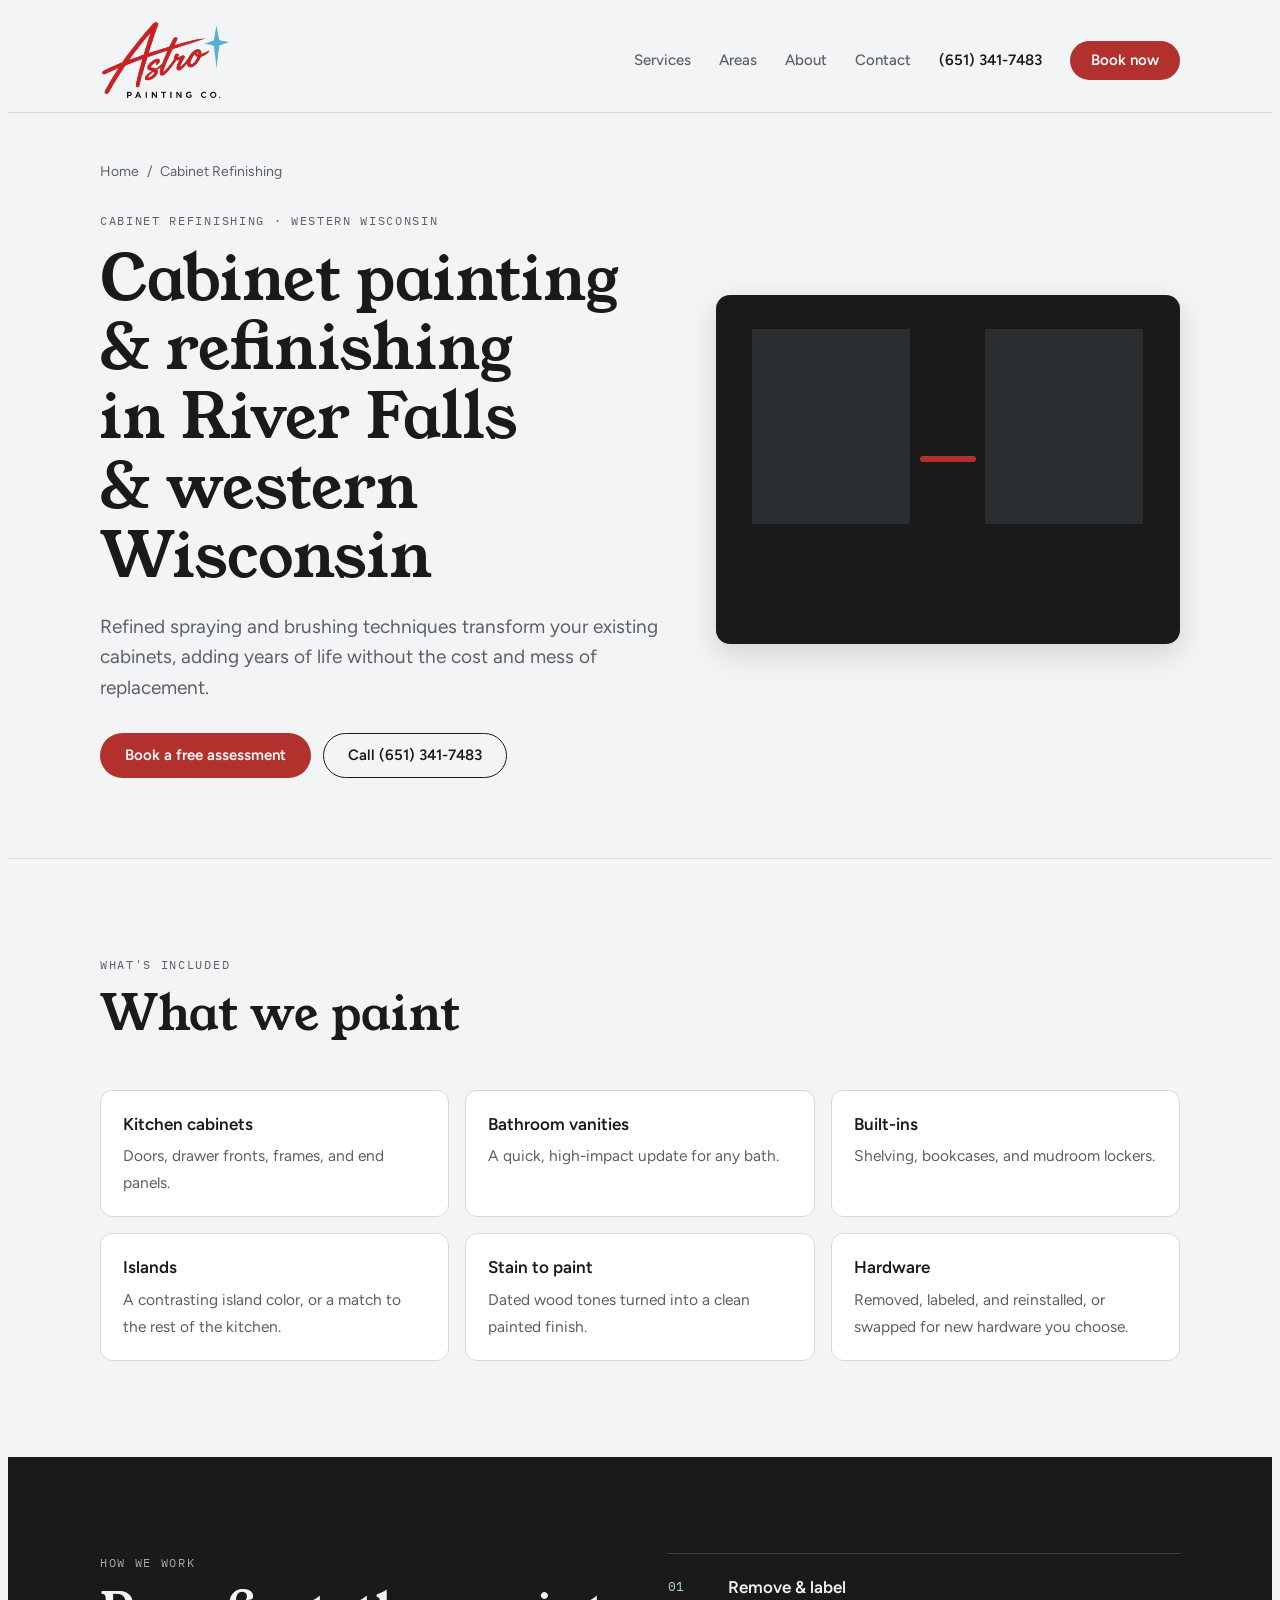
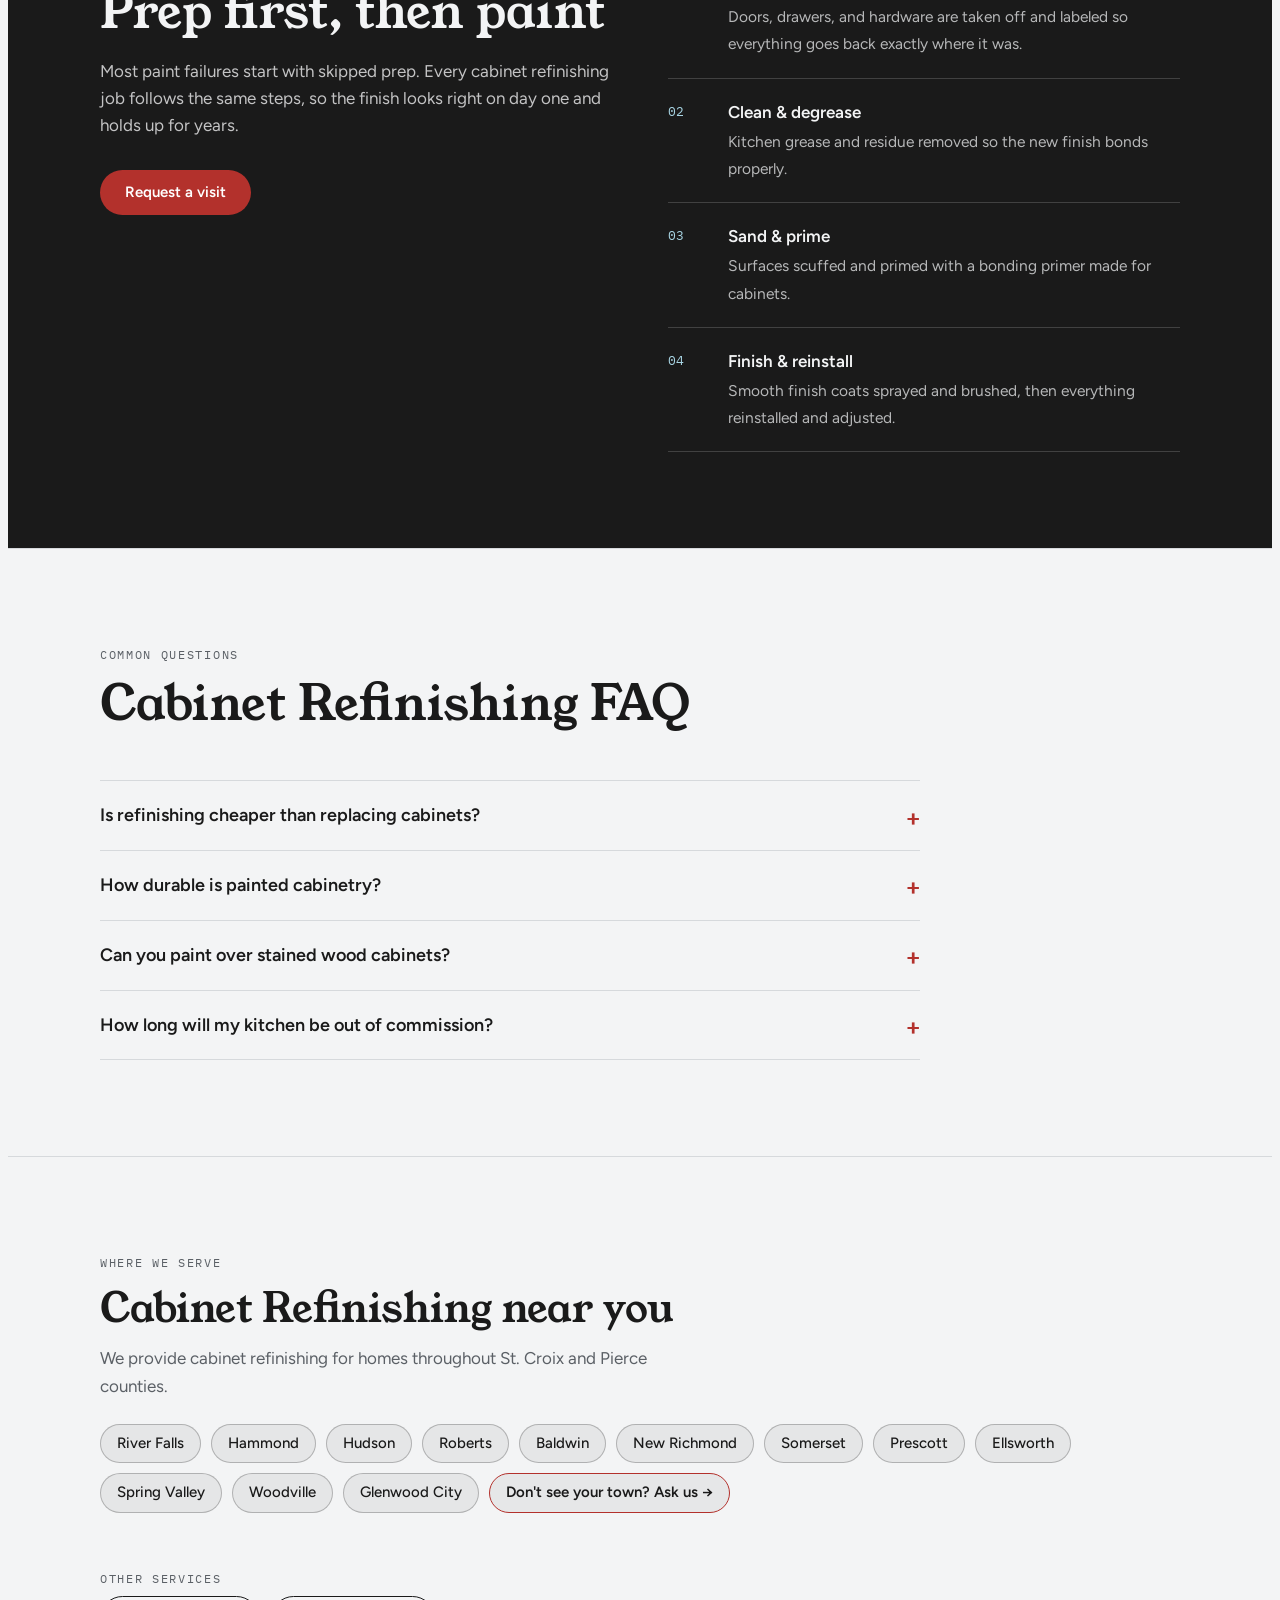
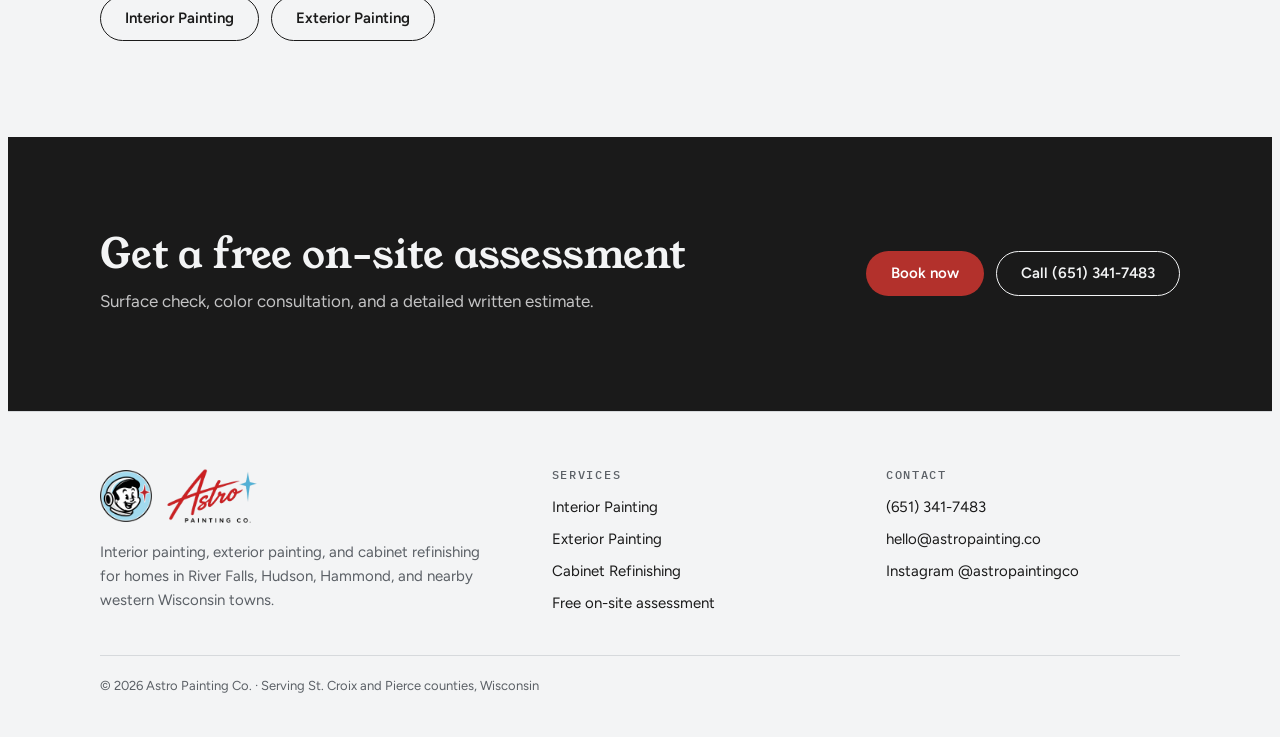
==== cabinet-refinishing/index.html @ c0c9f357 "Local SEO: service pages, service area, FAQ, phone, structured data - Homepage: location in title/de" ====
<!doctype html>
<html lang="en">
<head>
<meta charset="utf-8">
<meta name="viewport" content="width=device-width, initial-scale=1">
<title>Cabinet Painting &amp; Refinishing in River Falls, WI | Astro Painting Co.</title>
<meta name="description" content="Kitchen and bathroom cabinet painting and refinishing in River Falls, Hudson, Hammond, and nearby Wisconsin towns. A fresh look without the cost of replacement. Call (651) 341-7483.">
<link rel="canonical" href="https://www.astropainting.co/cabinet-refinishing/">
<meta property="og:type" content="website">
<meta property="og:site_name" content="Astro Painting Co.">
<meta property="og:title" content="Cabinet Painting &amp; Refinishing in River Falls, WI | Astro Painting Co.">
<meta property="og:description" content="Kitchen and bathroom cabinet painting and refinishing in River Falls, Hudson, Hammond, and nearby Wisconsin towns. A fresh look without the cost of replacement. Call (651) 341-7483.">
<meta property="og:url" content="https://www.astropainting.co/cabinet-refinishing/">
<meta property="og:image" content="https://www.astropainting.co/images/og-image.png">
<meta property="og:image:width" content="1200">
<meta property="og:image:height" content="630">
<meta name="twitter:card" content="summary_large_image">
<meta name="theme-color" content="#1A1A1A">
<link rel="icon" type="image/png" sizes="32x32" href="/images/favicon-32.png">
<link rel="icon" type="image/png" sizes="512x512" href="/images/mascot.png">
<link rel="apple-touch-icon" href="/images/apple-touch-icon.png">
<link rel="preconnect" href="https://fonts.googleapis.com">
<link rel="preconnect" href="https://fonts.gstatic.com" crossorigin>
<link rel="stylesheet" href="https://fonts.googleapis.com/css2?family=Young+Serif&family=Figtree:wght@400;500;600&family=IBM+Plex+Mono:wght@400;500&display=swap">
<link rel="stylesheet" href="/css/site.css">
<script type="application/ld+json">
[
  {
    "@context": "https://schema.org",
    "@type": "Service",
    "name": "Cabinet Refinishing",
    "serviceType": "Cabinet Refinishing",
    "url": "https://www.astropainting.co/cabinet-refinishing/",
    "description": "Refined spraying and brushing techniques transform your existing cabinets, adding years of life without the cost and mess of replacement.",
    "provider": {
      "@type": "HousePainter",
      "@id": "https://www.astropainting.co/#business",
      "name": "Astro Painting Co.",
      "telephone": "+1-651-341-7483",
      "url": "https://www.astropainting.co/"
    },
    "areaServed": [
      {
        "@type": "City",
        "name": "River Falls, WI"
      },
      {
        "@type": "City",
        "name": "Hammond, WI"
      },
      {
        "@type": "City",
        "name": "Hudson, WI"
      },
      {
        "@type": "City",
        "name": "Roberts, WI"
      },
      {
        "@type": "City",
        "name": "Baldwin, WI"
      },
      {
        "@type": "City",
        "name": "New Richmond, WI"
      },
      {
        "@type": "City",
        "name": "Somerset, WI"
      },
      {
        "@type": "City",
        "name": "Prescott, WI"
      },
      {
        "@type": "City",
        "name": "Ellsworth, WI"
      },
      {
        "@type": "City",
        "name": "Spring Valley, WI"
      },
      {
        "@type": "City",
        "name": "Woodville, WI"
      },
      {
        "@type": "City",
        "name": "Glenwood City, WI"
      }
    ]
  },
  {
    "@context": "https://schema.org",
    "@type": "BreadcrumbList",
    "itemListElement": [
      {
        "@type": "ListItem",
        "position": 1,
        "name": "Home",
        "item": "https://www.astropainting.co/"
      },
      {
        "@type": "ListItem",
        "position": 2,
        "name": "Cabinet Refinishing",
        "item": "https://www.astropainting.co/cabinet-refinishing/"
      }
    ]
  }
]
</script>
</head>
<body>
<header>
  <div class="wrap">
    <a class="logo" href="/"><picture><source srcset="/images/astro-logo-dark.png" media="(prefers-color-scheme: dark)"><img class="logo-img" src="/images/astro-logo.png" width="491" height="300" alt="Astro Painting Co. home"></picture></a>
    <nav aria-label="Main">
      <a class="link" href="/#services">Services</a>
      <a class="link" href="/#areas">Areas</a>
      <a class="link" href="/#about">About</a>
      <a class="link" href="/#contact">Contact</a>
      <a class="phone" href="tel:+16513417483">(651) 341-7483</a>
      <a class="btn btn-primary" href="/#book">Book now</a>
    </nav>
  </div>
</header>

<main id="top">
  <section class="page-hero">
    <div class="wrap">
      <div>
        <nav class="crumbs" aria-label="Breadcrumb"><a href="/">Home</a><span aria-hidden="true">/</span><span aria-current="page">Cabinet Refinishing</span></nav>
        <div class="eyebrow">Cabinet Refinishing · Western Wisconsin</div>
        <h1>Cabinet painting &amp; refinishing in River Falls &amp; western Wisconsin</h1>
        <p class="lede">Refined spraying and brushing techniques transform your existing cabinets, adding years of life without the cost and mess of replacement.</p>
        <div class="actions">
          <a class="btn btn-primary" href="/#contact">Book a free assessment</a>
          <a class="btn btn-ghost" href="tel:+16513417483">Call (651) 341-7483</a>
        </div>
      </div>
      <div class="art art-cabinet" role="img" aria-label="Refinished cabinet doors"></div>
    </div>
  </section>

  <section class="services">
    <div class="wrap">
      <div class="sec-head">
        <div class="eyebrow">What's included</div>
        <h2>What we paint</h2>
      </div>
      <ul class="incl"><li><b>Kitchen cabinets</b><span>Doors, drawer fronts, frames, and end panels.</span></li><li><b>Bathroom vanities</b><span>A quick, high-impact update for any bath.</span></li><li><b>Built-ins</b><span>Shelving, bookcases, and mudroom lockers.</span></li><li><b>Islands</b><span>A contrasting island color, or a match to the rest of the kitchen.</span></li><li><b>Stain to paint</b><span>Dated wood tones turned into a clean painted finish.</span></li><li><b>Hardware</b><span>Removed, labeled, and reinstalled, or swapped for new hardware you choose.</span></li></ul>
    </div>
  </section>

  <section class="band">
    <div class="wrap">
      <div>
        <div class="eyebrow">How we work</div>
        <h2 style="margin-top:14px">Prep first, then paint</h2>
        <p class="lead">Most paint failures start with skipped prep. Every cabinet refinishing job follows the same steps, so the finish looks right on day one and holds up for years.</p>
        <div class="actions"><a class="btn btn-primary" href="/#contact">Request a visit</a></div>
      </div>
      <ol class="steps"><li><span class="n">01</span><div><b>Remove &amp; label</b><span class="d">Doors, drawers, and hardware are taken off and labeled so everything goes back exactly where it was.</span></div></li><li><span class="n">02</span><div><b>Clean &amp; degrease</b><span class="d">Kitchen grease and residue removed so the new finish bonds properly.</span></div></li><li><span class="n">03</span><div><b>Sand &amp; prime</b><span class="d">Surfaces scuffed and primed with a bonding primer made for cabinets.</span></div></li><li><span class="n">04</span><div><b>Finish &amp; reinstall</b><span class="d">Smooth finish coats sprayed and brushed, then everything reinstalled and adjusted.</span></div></li></ol>
    </div>
  </section>

  <section class="faq">
    <div class="wrap">
      <div class="sec-head">
        <div class="eyebrow">Common questions</div>
        <h2>Cabinet Refinishing FAQ</h2>
      </div>
      <div class="faq-list">
        <details><summary>Is refinishing cheaper than replacing cabinets?</summary><p>Usually by a wide margin. If your cabinet boxes are solid and you like the layout, refinishing gives you a new look for a fraction of the cost of new cabinets.</p></details>
        <details><summary>How durable is painted cabinetry?</summary><p>Durability comes down to prep. Thorough degreasing, sanding, and a bonding primer under quality cabinet-grade paint give a hard, washable finish.</p></details>
        <details><summary>Can you paint over stained wood cabinets?</summary><p>Yes. With proper cleaning, sanding, and primer, stained cabinets take paint well. It's one of the most common updates we do.</p></details>
        <details><summary>How long will my kitchen be out of commission?</summary><p>It depends on the number of doors and drawers and the finish you choose. Your written estimate includes the timeline, and we'll plan the work to keep as much of your kitchen usable as possible.</p></details>
      </div>
    </div>
  </section>

  <section class="areas-light">
    <div class="wrap">
      <div class="eyebrow">Where we serve</div>
      <h2 style="margin-top:14px">Cabinet Refinishing near you</h2>
      <p>We provide cabinet refinishing for homes throughout St. Croix and Pierce counties.</p>
      <ul class="towns"><li><span class="town">River Falls</span></li><li><span class="town">Hammond</span></li><li><span class="town">Hudson</span></li><li><span class="town">Roberts</span></li><li><span class="town">Baldwin</span></li><li><span class="town">New Richmond</span></li><li><span class="town">Somerset</span></li><li><span class="town">Prescott</span></li><li><span class="town">Ellsworth</span></li><li><span class="town">Spring Valley</span></li><li><span class="town">Woodville</span></li><li><span class="town">Glenwood City</span></li><li><a class="town town-ask" href="/#contact">Don't see your town? Ask us →</a></li></ul>
      <div class="sec-head" style="margin:56px 0 0"><div class="eyebrow">Other services</div></div>
      <div class="other-svc"><a class="btn btn-ghost" href="/interior-painting/">Interior Painting</a><a class="btn btn-ghost" href="/exterior-painting/">Exterior Painting</a></div>
    </div>
  </section>

  <section class="band cta">
    <div class="wrap">
      <div>
        <h2>Get a free on-site assessment</h2>
        <p>Surface check, color consultation, and a detailed written estimate.</p>
      </div>
      <div class="actions"><a class="btn btn-primary" href="/#contact">Book now</a><a class="btn btn-ghost" href="tel:+16513417483">Call (651) 341-7483</a></div>
    </div>
  </section>
</main>

<footer>
  <div class="wrap foot-grid">
    <div class="foot-brand">
      <a class="logo" href="/"><img class="footer-mascot" src="/images/mascot.png" width="512" height="512" alt=""><picture><source srcset="/images/astro-logo-dark.png" media="(prefers-color-scheme: dark)"><img class="footer-word" src="/images/astro-logo.png" width="491" height="300" alt="Astro Painting Co. home"></picture></a>
      <p>Interior painting, exterior painting, and cabinet refinishing for homes in River Falls, Hudson, Hammond, and nearby western Wisconsin towns.</p>
    </div>
    <div>
      <h3>Services</h3>
      <ul>
        <li><a href="/interior-painting/">Interior Painting</a></li>
        <li><a href="/exterior-painting/">Exterior Painting</a></li>
        <li><a href="/cabinet-refinishing/">Cabinet Refinishing</a></li>
        <li><a href="/#book">Free on-site assessment</a></li>
      </ul>
    </div>
    <div>
      <h3>Contact</h3>
      <ul>
        <li><a href="tel:+16513417483">(651) 341-7483</a></li>
        <li><a href="mailto:hello@astropainting.co">hello@astropainting.co</a></li>
        <li><a href="https://www.instagram.com/astropaintingco/" target="_blank" rel="noopener">Instagram @astropaintingco</a></li>
      </ul>
    </div>
  </div>
  <div class="wrap"><div class="foot-bottom">© 2026 Astro Painting Co. · Serving St. Croix and Pierce counties, Wisconsin</div></div>
</footer>
</body>
</html>
---- css/site.css ----
/* Layout: one long scroll in calm bands; the hero pairs a big serif headline with a fanned deck of paint chips. */
/* Brand: Black #1A1A1A, Red #B3312C, Silver #C9CDD1, Baby Blue #A9D6E5 */
:root {
  --paper: #F3F4F5;
  --surface: #FFFFFF;
  --ink: #1A1A1A;
  --muted: #5B6066;
  --line: #D6D9DC;
  --accent: #B3312C;
  --accent-ink: #FFFFFF;
  --highlight: #B3312C;
  --band: #1A1A1A;
  --band-ink: #F3F4F5;
  --band-accent: #A9D6E5;
  --chip-a: #1A1A1A; --chip-b: #A9D6E5; --chip-c: #C9CDD1; --chip-d: #B3312C; --chip-e: #2B2E31;
  --display: "Young Serif", Georgia, "Times New Roman", serif;
  --body: "Figtree", system-ui, -apple-system, "Segoe UI", sans-serif;
  --mono: "IBM Plex Mono", ui-monospace, Menlo, monospace;
}
@media (prefers-color-scheme: dark) { :root:not([data-theme="light"]) {
  --paper: #1A1A1A; --surface: #232527; --ink: #EEF0F1; --muted: #A9AEB3; --line: #34373A;
  --accent: #B3312C; --accent-ink: #FFFFFF; --highlight: #A9D6E5; --band: #111213; --band-ink: #EEF0F1; --band-accent: #A9D6E5; color-scheme: dark;
}}
:root[data-theme="dark"] {
  --paper: #1A1A1A; --surface: #232527; --ink: #EEF0F1; --muted: #A9AEB3; --line: #34373A;
  --accent: #B3312C; --accent-ink: #FFFFFF; --highlight: #A9D6E5; --band: #111213; --band-ink: #EEF0F1; --band-accent: #A9D6E5; color-scheme: dark;
}

* { box-sizing: border-box; }
html { scroll-behavior: smooth; }
@media (prefers-reduced-motion: reduce) { html { scroll-behavior: auto; } * { animation: none !important; transition: none !important; } }
body { background: var(--paper); color: var(--ink); font-family: var(--body); font-size: 17px; line-height: 1.6; }
body::before { content: ""; position: fixed; inset: 0 0 auto; height: env(safe-area-inset-top, 0px); z-index: 10; background: var(--paper); }

.wrap { max-width: 1120px; margin: 0 auto; padding-left: max(20px, env(safe-area-inset-left, 0px)); padding-right: max(20px, env(safe-area-inset-right, 0px)); }
h1, h2, h3 { font-family: var(--display); font-weight: 400; line-height: 1.12; text-wrap: balance; margin: 0; }
p { margin: 0; }
a { color: inherit; }
:focus-visible { outline: 2px solid var(--accent); outline-offset: 3px; border-radius: 4px; }
.eyebrow { font-family: var(--mono); font-size: 12px; letter-spacing: .14em; text-transform: uppercase; color: var(--muted); }

.btn { display: inline-flex; align-items: center; gap: 8px; padding: 14px 24px; border-radius: 999px; font: 600 15px/1 var(--body); text-decoration: none; border: 1.5px solid transparent; cursor: pointer; transition: transform .2s, background .2s; }
.btn-primary { background: var(--accent); color: var(--accent-ink); }
.btn-primary:hover { transform: translateY(-2px); }
.btn-ghost { border-color: currentColor; background: transparent; color: inherit; }
.btn-ghost:hover { background: color-mix(in srgb, currentColor 8%, transparent); }

/* Header */
header { position: sticky; top: env(safe-area-inset-top, 0px); z-index: 5; background: color-mix(in srgb, var(--paper) 90%, transparent); backdrop-filter: blur(10px); border-bottom: 1px solid var(--line); }
header .wrap { display: flex; align-items: center; justify-content: space-between; gap: 16px; padding-block: 12px; }
.logo-img { display: block; height: 80px; width: auto; }
@media (max-width: 680px) { .logo-img { height: 60px; } }
.logo { font-family: var(--display); font-size: 22px; text-decoration: none; display: flex; align-items: center; gap: 10px; }
nav { display: flex; align-items: center; gap: 28px; }
nav a.link { text-decoration: none; font-weight: 500; font-size: 15px; color: var(--muted); }
nav a.link:hover { color: var(--ink); }
nav .btn { padding: 11px 20px; }
@media (max-width: 680px) { nav a.link { display: none; } }

/* Hero */
.hero .wrap { display: grid; grid-template-columns: 1.15fr .85fr; gap: 48px; align-items: center; padding-block: 72px 88px; }
.hero h1 { font-size: clamp(42px, 6.4vw, 80px); letter-spacing: -.01em; margin-top: 14px; }
.hero h1 em { font-style: normal; color: var(--highlight); }
.hero p.lede { font-size: 19px; color: var(--muted); max-width: 32em; margin-top: 22px; }
.hero .actions { display: flex; flex-wrap: wrap; gap: 12px; margin-top: 32px; }
.fan { position: relative; height: 360px; max-width: 100%; }
.chip { position: absolute; left: 50%; bottom: 0; width: 150px; height: 300px; margin-left: -75px; border-radius: 10px; background: var(--surface); box-shadow: 0 10px 30px rgba(10,15,25,.14); transform-origin: 50% 92%; overflow: hidden; display: flex; flex-direction: column; animation: fanIn .9s cubic-bezier(.2,.8,.2,1) both; }
.chip .swatch { flex: 1; }
.chip .label { padding: 10px 12px 14px; font-family: var(--mono); font-size: 10.5px; letter-spacing: .04em; color: #18212E; background: #FFFFFF; line-height: 1.45; }
.chip .label b { display: block; font-family: var(--body); font-size: 13px; letter-spacing: 0; font-weight: 600; }
.chip:nth-child(1) { transform: rotate(-30deg); animation-delay: .05s; } .chip:nth-child(1) .swatch { background: #1A1A1A; }
.chip:nth-child(2) { transform: rotate(-15deg); animation-delay: .12s; } .chip:nth-child(2) .swatch { background: var(--chip-b); }
.chip:nth-child(3) { transform: rotate(0deg);   animation-delay: .19s; } .chip:nth-child(3) .swatch { background: #FFFFFF; box-shadow: inset 0 -1px 0 #E3E5E7; }
.chip:nth-child(4) { transform: rotate(15deg);  animation-delay: .26s; } .chip:nth-child(4) .swatch { background: #C9CDD1; }
.chip:nth-child(5) { transform: rotate(30deg);  animation-delay: .33s; } .chip:nth-child(5) .swatch { background: #B3312C; }
.chip:nth-child(2) .swatch { background: #A9D6E5; }
@keyframes fanIn { from { transform: rotate(0deg); } }
@media (max-width: 820px) {
  .hero .wrap { grid-template-columns: 1fr; padding-block: 48px 64px; gap: 24px; }
  .fan { height: 280px; } .chip { width: 116px; height: 232px; margin-left: -58px; }
}

/* Sections */
section { padding-block: 96px; }
.sec-head { display: grid; gap: 14px; max-width: 40em; margin-bottom: 48px; }
.sec-head h2 { font-size: clamp(32px, 4.2vw, 48px); }
.sec-head p { color: var(--muted); }

.services { border-top: 1px solid var(--line); }
.svc-grid { display: grid; grid-template-columns: repeat(3, 1fr); gap: 24px; }
.svc { background: var(--surface); border: 1px solid var(--line); border-radius: 14px; overflow: hidden; display: flex; flex-direction: column; }
.svc .art { aspect-ratio: 16 / 10; max-width: 100%; position: relative; }
.svc .body { padding: 26px; display: flex; flex-direction: column; gap: 12px; flex: 1; }
.svc h3 { font-size: 26px; }
.svc p { color: var(--muted); flex: 1; }
.svc .spec { font-family: var(--mono); font-size: 11.5px; letter-spacing: .08em; text-transform: uppercase; color: var(--muted); padding-top: 14px; border-top: 1px dashed var(--line); }
.svc a.more { font-weight: 600; text-decoration: none; display: inline-flex; gap: 6px; align-items: center; }
.svc a.more span { transition: transform .2s; } .svc a.more:hover span { transform: translateX(4px); }
/* painted textures standing in for project photos */
.art-interior { background: linear-gradient(90deg, #A9D6E5 0 62%, #C9CDD1 62% 100%); }
.art-interior::after { content: ""; position: absolute; left: 62%; top: 0; bottom: 0; width: 3px; background: var(--surface); opacity: .7; }
.art-exterior { background: repeating-linear-gradient(180deg, #C9CDD1 0 18px, #A4A9AE 18px 20px); }
.art-cabinet { background:
  linear-gradient(#2B2E31, #2B2E31) 12% 22% / 34% 56% no-repeat,
  linear-gradient(#2B2E31, #2B2E31) 88% 22% / 34% 56% no-repeat,
  #1A1A1A; }
.art-cabinet::after { content: ""; position: absolute; top: 46%; left: 44%; width: 12%; height: 6px; border-radius: 3px; background: #B3312C; }
@media (max-width: 900px) { .svc-grid { grid-template-columns: 1fr; max-width: 560px; } }

/* Assessment band */
.band { background: var(--band); color: var(--band-ink); }
.band .wrap { display: grid; grid-template-columns: 1fr 1fr; gap: 56px; align-items: start; }
.band h2 { font-size: clamp(32px, 4.2vw, 48px); }
.band .eyebrow { color: color-mix(in srgb, var(--band-ink) 65%, transparent); }
.band p.lead { color: color-mix(in srgb, var(--band-ink) 78%, transparent); margin-top: 18px; max-width: 30em; }
.band .actions { margin-top: 30px; display: flex; gap: 12px; flex-wrap: wrap; }
.steps { list-style: none; margin: 0; padding: 0; display: grid; gap: 0; }
.steps li { display: grid; grid-template-columns: 44px 1fr; gap: 16px; padding-block: 20px; border-top: 1px solid color-mix(in srgb, var(--band-ink) 18%, transparent); }
.steps li:last-child { border-bottom: 1px solid color-mix(in srgb, var(--band-ink) 18%, transparent); }
.steps .n { font-family: var(--mono); font-size: 13px; color: var(--band-accent); padding-top: 3px; }
.steps b { display: block; font-weight: 600; margin-bottom: 2px; }
.steps span.d { color: color-mix(in srgb, var(--band-ink) 72%, transparent); font-size: 15.5px; }
@media (max-width: 820px) { .band .wrap { grid-template-columns: 1fr; gap: 40px; } }

/* About */
.about .wrap { display: grid; grid-template-columns: .9fr 1.1fr; gap: 56px; align-items: center; }
.about h2 { font-size: clamp(32px, 4.2vw, 48px); margin-top: 14px; }
.about p { color: var(--muted); margin-top: 18px; max-width: 34em; }
.about .actions { margin-top: 28px; }
.pillars { display: grid; grid-template-columns: repeat(3, 1fr); gap: 16px; }
.pillar { border-top: 3px solid var(--accent); padding-top: 16px; }
.pillar b { font-family: var(--display); font-weight: 400; font-size: 22px; display: block; }
.pillar span { color: var(--muted); font-size: 15px; }
@media (max-width: 820px) { .about .wrap { grid-template-columns: 1fr; gap: 40px; } .pillars { grid-template-columns: 1fr; } }

/* Instagram */
.social { border-top: 1px solid var(--line); border-bottom: 1px solid var(--line); padding-block: 56px; }
.social .wrap { display: flex; flex-wrap: wrap; align-items: center; justify-content: space-between; gap: 20px; }
.social h2 { font-size: clamp(26px, 3.2vw, 36px); }

/* Contact */
.contact .wrap { display: grid; grid-template-columns: .85fr 1.15fr; gap: 56px; }
.contact h2 { font-size: clamp(32px, 4.2vw, 48px); margin-top: 14px; }
.contact p.lead { color: var(--muted); margin-top: 18px; max-width: 28em; }
form { background: var(--surface); border: 1px solid var(--line); border-radius: 14px; padding: 28px; display: grid; grid-template-columns: 1fr 1fr; gap: 18px; min-width: 0; }
.field { display: grid; gap: 6px; min-width: 0; }
.field.full { grid-column: 1 / -1; }
label { font-size: 14px; font-weight: 600; }
input, select, textarea { width: 100%; font: 16px/1.4 var(--body); color: var(--ink); background: var(--paper); border: 1px solid var(--line); border-radius: 8px; padding: 12px 14px; }
input:focus, select:focus, textarea:focus { outline: 2px solid var(--accent); outline-offset: 0; border-color: transparent; }
textarea { min-height: 120px; resize: vertical; }
form .btn { justify-self: start; }
.form-note { grid-column: 1 / -1; font-size: 14px; color: var(--muted); }
.form-note.ok { color: var(--ink); font-weight: 500; }
@media (max-width: 820px) { .contact .wrap { grid-template-columns: 1fr; gap: 32px; } }
@media (max-width: 520px) { form { grid-template-columns: 1fr; padding: 20px; } }

footer .logo { gap: 14px; }
.footer-mascot { display: block; width: 52px; height: 52px; }
.footer-word { display: block; height: 56px; width: auto; }

/* Header phone */
nav a.phone { text-decoration: none; font-weight: 600; font-size: 15px; color: var(--ink); white-space: nowrap; }
nav a.phone:hover { text-decoration: underline; }
@media (max-width: 960px) { nav a.phone { display: none; } }

/* Footer */
footer { border-top: 1px solid var(--line); padding-block: 56px 32px; color: var(--muted); font-size: 15px; }
.foot-grid { display: grid; grid-template-columns: 1.4fr 1fr 1fr; gap: 40px; }
.foot-brand p { margin-top: 16px; max-width: 26em; }
footer h3 { font-family: var(--mono); font-size: 12px; font-weight: 500; letter-spacing: .14em; text-transform: uppercase; color: var(--muted); margin-bottom: 14px; }
footer ul { list-style: none; margin: 0; padding: 0; display: grid; gap: 8px; }
footer ul a { text-decoration: none; color: var(--ink); }
footer ul a:hover { text-decoration: underline; }
.foot-bottom { margin-top: 40px; padding-top: 20px; border-top: 1px solid var(--line); font-size: 13px; }
@media (max-width: 760px) { .foot-grid { grid-template-columns: 1fr; gap: 28px; } }

/* Service area band */
.areas { background: var(--band); color: var(--band-ink); position: relative; overflow: hidden; }
.areas::before { content: ""; position: absolute; inset: 0; pointer-events: none; background: repeating-linear-gradient(115deg, transparent 0 46px, color-mix(in srgb, var(--accent) 24%, transparent) 46px 47px); }
.areas .wrap { position: relative; }
.areas .eyebrow { color: color-mix(in srgb, var(--band-ink) 65%, transparent); }
.areas h2 { font-size: clamp(32px, 4.2vw, 48px); margin-top: 14px; }
.areas h2 em { font-style: normal; color: var(--band-accent); display: block; }
.areas p.lead { color: color-mix(in srgb, var(--band-ink) 78%, transparent); margin-top: 18px; max-width: 36em; }
.towns { list-style: none; margin: 32px 0 0; padding: 0; display: flex; flex-wrap: wrap; gap: 10px; }
.town { display: inline-block; padding: 9px 16px; border-radius: 999px; font-weight: 500; font-size: 15px; line-height: 1.3; border: 1px solid color-mix(in srgb, currentColor 26%, transparent); background: color-mix(in srgb, currentColor 6%, transparent); }
a.town-ask { border-color: var(--accent); text-decoration: none; font-weight: 600; transition: background .2s; }
a.town-ask:hover { background: var(--accent); color: var(--accent-ink); }
.areas-light { border-top: 1px solid var(--line); }
.areas-light h2 { font-size: clamp(28px, 3.4vw, 40px); }
.areas-light p { color: var(--muted); margin-top: 14px; max-width: 36em; }
.areas-light .towns { margin-top: 24px; }

/* FAQ */
.faq { border-top: 1px solid var(--line); }
.faq-list { max-width: 820px; border-top: 1px solid var(--line); }
.faq-list details { border-bottom: 1px solid var(--line); }
.faq-list summary { cursor: pointer; list-style: none; display: flex; justify-content: space-between; align-items: center; gap: 16px; padding: 20px 0; font-weight: 600; font-size: 18px; }
.faq-list summary::-webkit-details-marker { display: none; }
.faq-list summary::after { content: "+"; font-family: var(--mono); font-size: 24px; line-height: 1; color: var(--accent); transition: transform .2s; flex: none; }
.faq-list details[open] summary::after { transform: rotate(45deg); }
.faq-list details p { color: var(--muted); padding-bottom: 22px; max-width: 44em; }

/* Contact details */
.contact-list { list-style: none; margin: 28px 0 0; padding: 0; display: grid; gap: 16px; }
.contact-list li { display: grid; gap: 2px; }
.contact-list a { font-size: 19px; font-weight: 600; text-decoration: none; }
.contact-list a:hover { text-decoration: underline; }

/* Service pages */
section.page-hero { padding-block: 0; }
.page-hero .wrap { display: grid; grid-template-columns: 1.1fr .9fr; gap: 48px; align-items: center; padding-block: 48px 80px; }
.crumbs { font-size: 14px; color: var(--muted); display: flex; flex-wrap: wrap; gap: 8px; margin-bottom: 28px; }
.crumbs a { text-decoration: none; } .crumbs a:hover { color: var(--ink); text-decoration: underline; }
.page-hero h1 { font-size: clamp(38px, 5.2vw, 62px); margin-top: 14px; }
.page-hero .lede { font-size: 19px; color: var(--muted); max-width: 32em; margin-top: 20px; }
.page-hero .actions { display: flex; flex-wrap: wrap; gap: 12px; margin-top: 30px; }
.page-hero .art { border-radius: 14px; aspect-ratio: 4 / 3; position: relative; box-shadow: 0 10px 30px rgba(10,15,25,.14); overflow: hidden; }
@media (max-width: 820px) { .page-hero .wrap { grid-template-columns: 1fr; padding-block: 32px 56px; gap: 32px; } }
.incl { list-style: none; margin: 0; padding: 0; display: grid; grid-template-columns: repeat(3, 1fr); gap: 16px; }
.incl li { background: var(--surface); border: 1px solid var(--line); border-radius: 12px; padding: 20px 22px; }
.incl b { display: block; font-weight: 600; margin-bottom: 4px; }
.incl span { color: var(--muted); font-size: 15.5px; }
@media (max-width: 900px) { .incl { grid-template-columns: 1fr 1fr; } }
@media (max-width: 560px) { .incl { grid-template-columns: 1fr; } }
.band.cta .wrap { display: flex; flex-wrap: wrap; align-items: center; justify-content: space-between; gap: 24px; }
.band.cta h2 { font-size: clamp(28px, 3.6vw, 40px); }
.band.cta p { color: color-mix(in srgb, var(--band-ink) 78%, transparent); margin-top: 10px; }
.band.cta .actions { margin-top: 0; }
.other-svc { display: flex; flex-wrap: wrap; gap: 12px; margin-top: 8px; }

/* 404 */
.notfound .wrap { padding-block: 40px; max-width: 760px; }
.notfound h1 { font-size: clamp(40px, 6vw, 72px); margin-top: 14px; }
.notfound p { color: var(--muted); margin-top: 18px; font-size: 19px; }
.notfound .actions { display: flex; flex-wrap: wrap; gap: 12px; margin-top: 30px; }
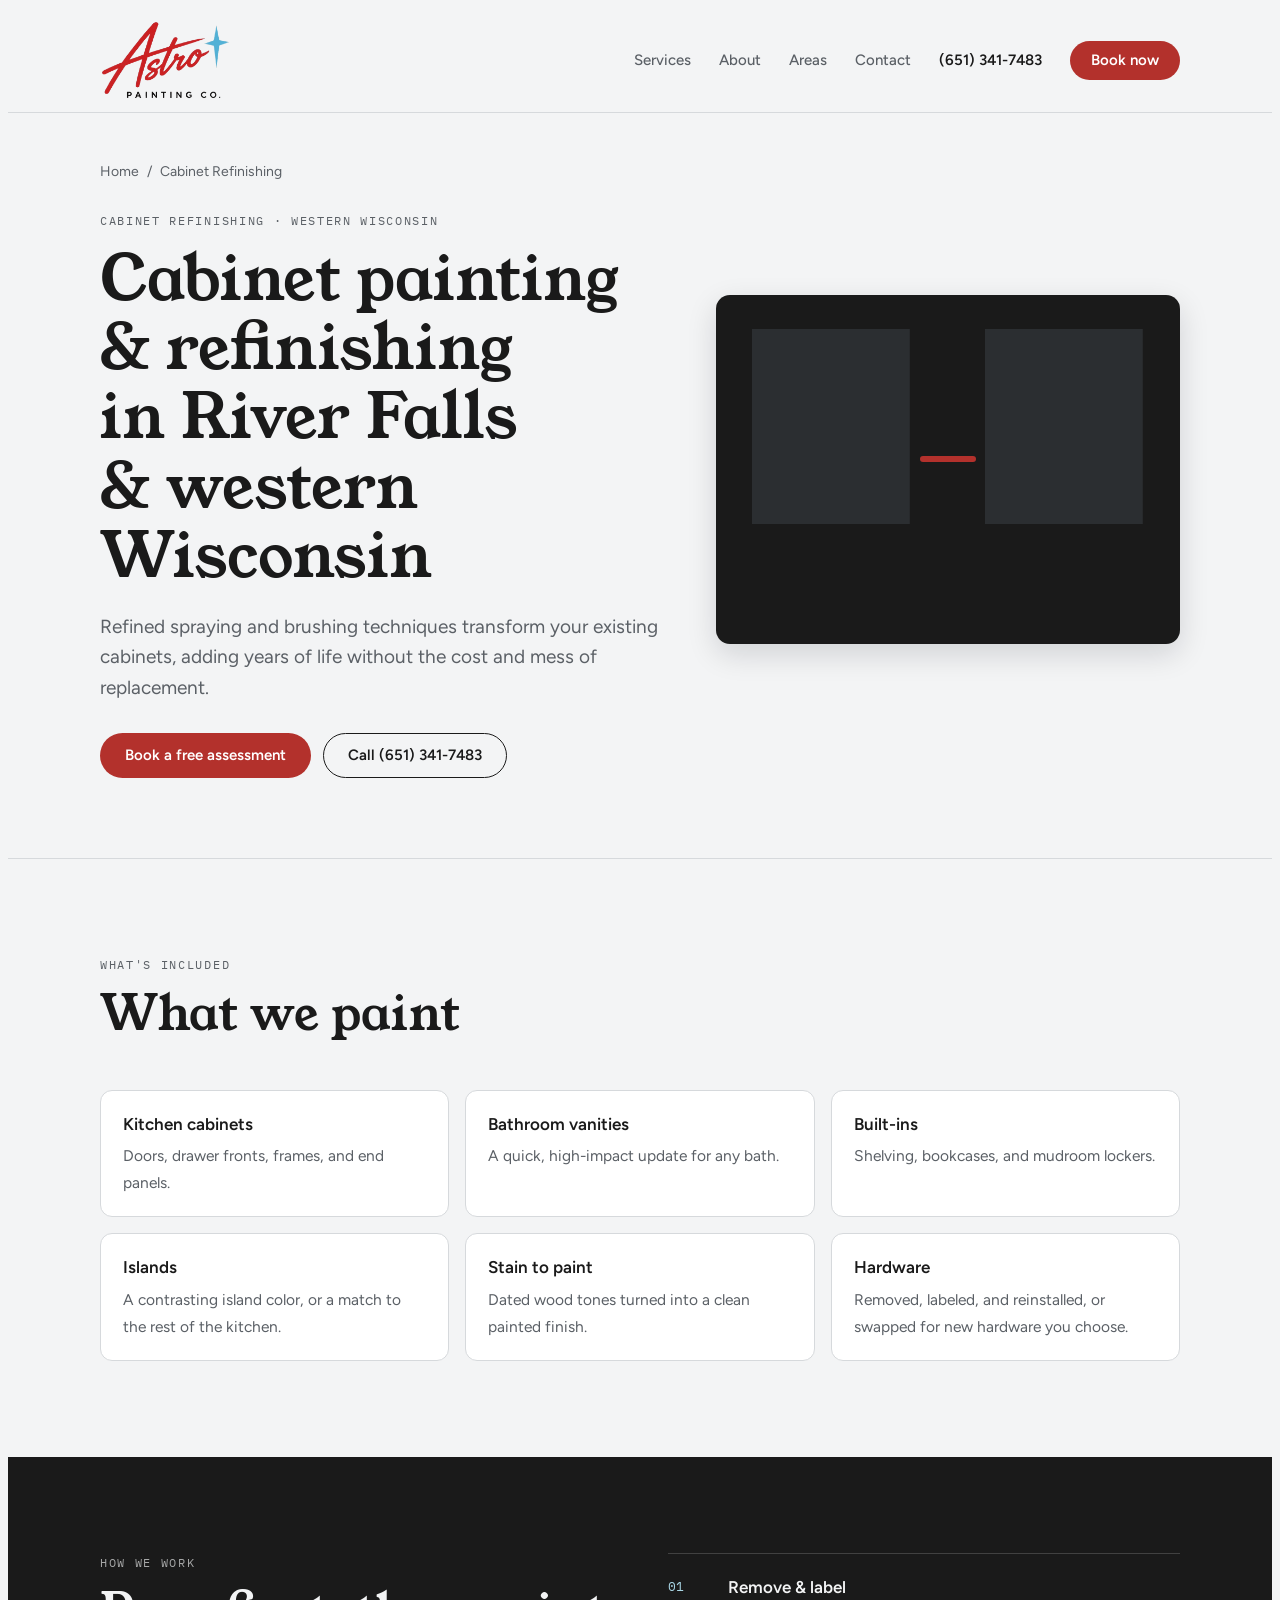
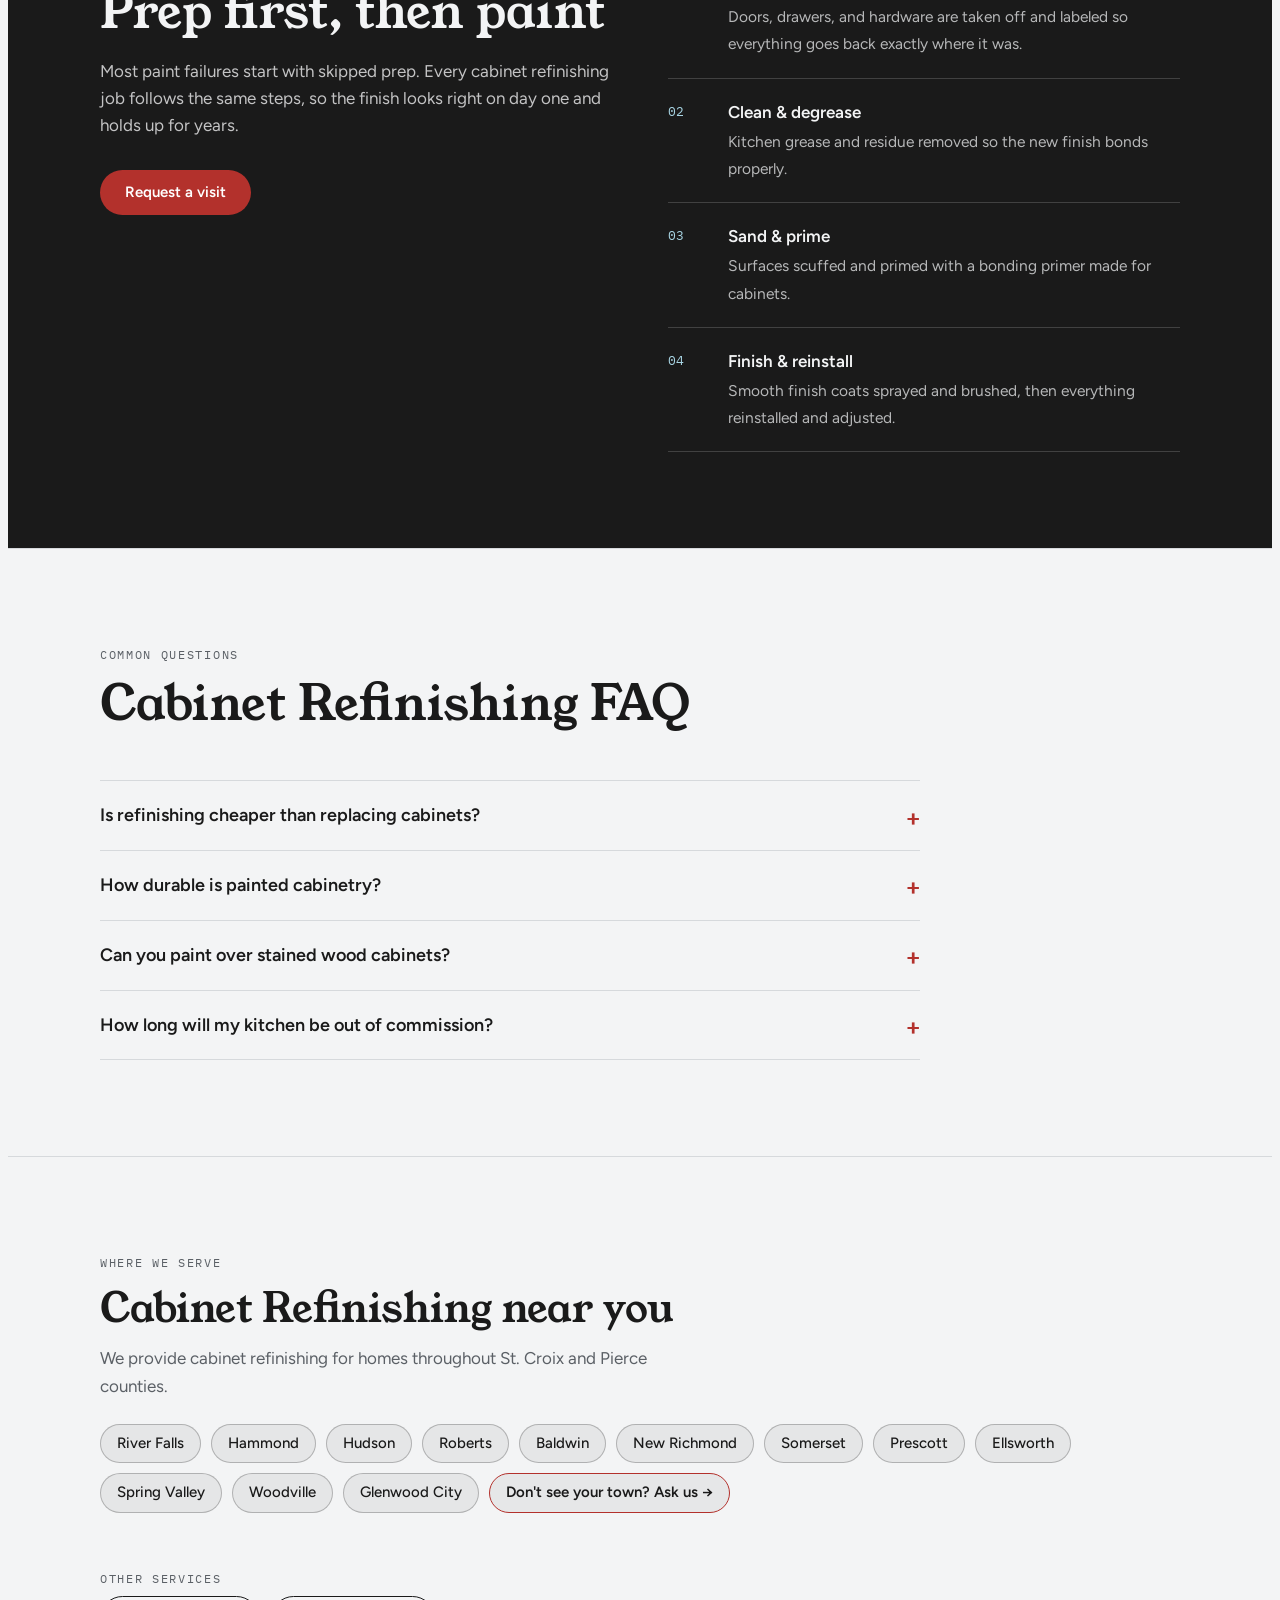
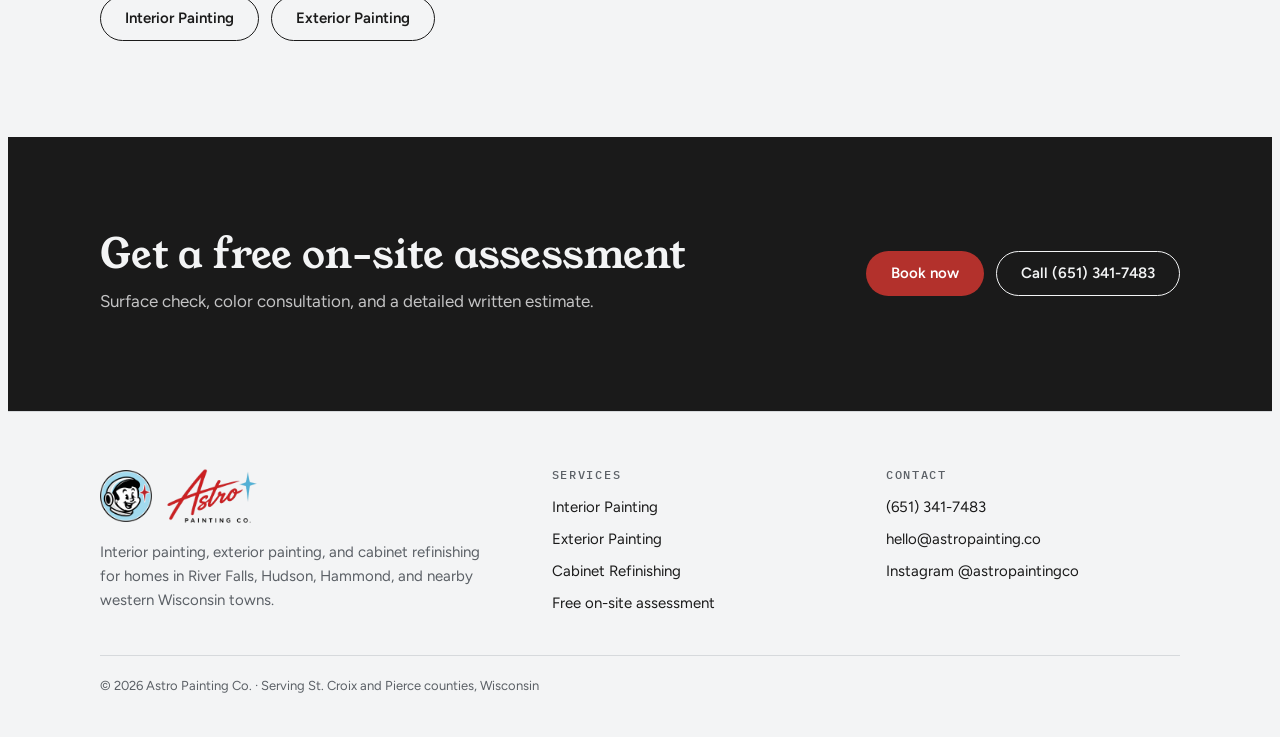
==== commit ac959f78: "Put About before Areas in the header to match page order Co-Authored-By: Claude Opus 5.5 <noreply@an" ====
--- a/cabinet-refinishing/index.html
+++ b/cabinet-refinishing/index.html
@@ -117,8 +117,8 @@
     <a class="logo" href="/"><picture><source srcset="/images/astro-logo-dark.png" media="(prefers-color-scheme: dark)"><img class="logo-img" src="/images/astro-logo.png" width="491" height="300" alt="Astro Painting Co. home"></picture></a>
     <nav aria-label="Main">
       <a class="link" href="/#services">Services</a>
+      <a class="link" href="/#about">About</a>
       <a class="link" href="/#areas">Areas</a>
-      <a class="link" href="/#about">About</a>
       <a class="link" href="/#contact">Contact</a>
       <a class="phone" href="tel:+16513417483">(651) 341-7483</a>
       <a class="btn btn-primary" href="/#book">Book now</a>
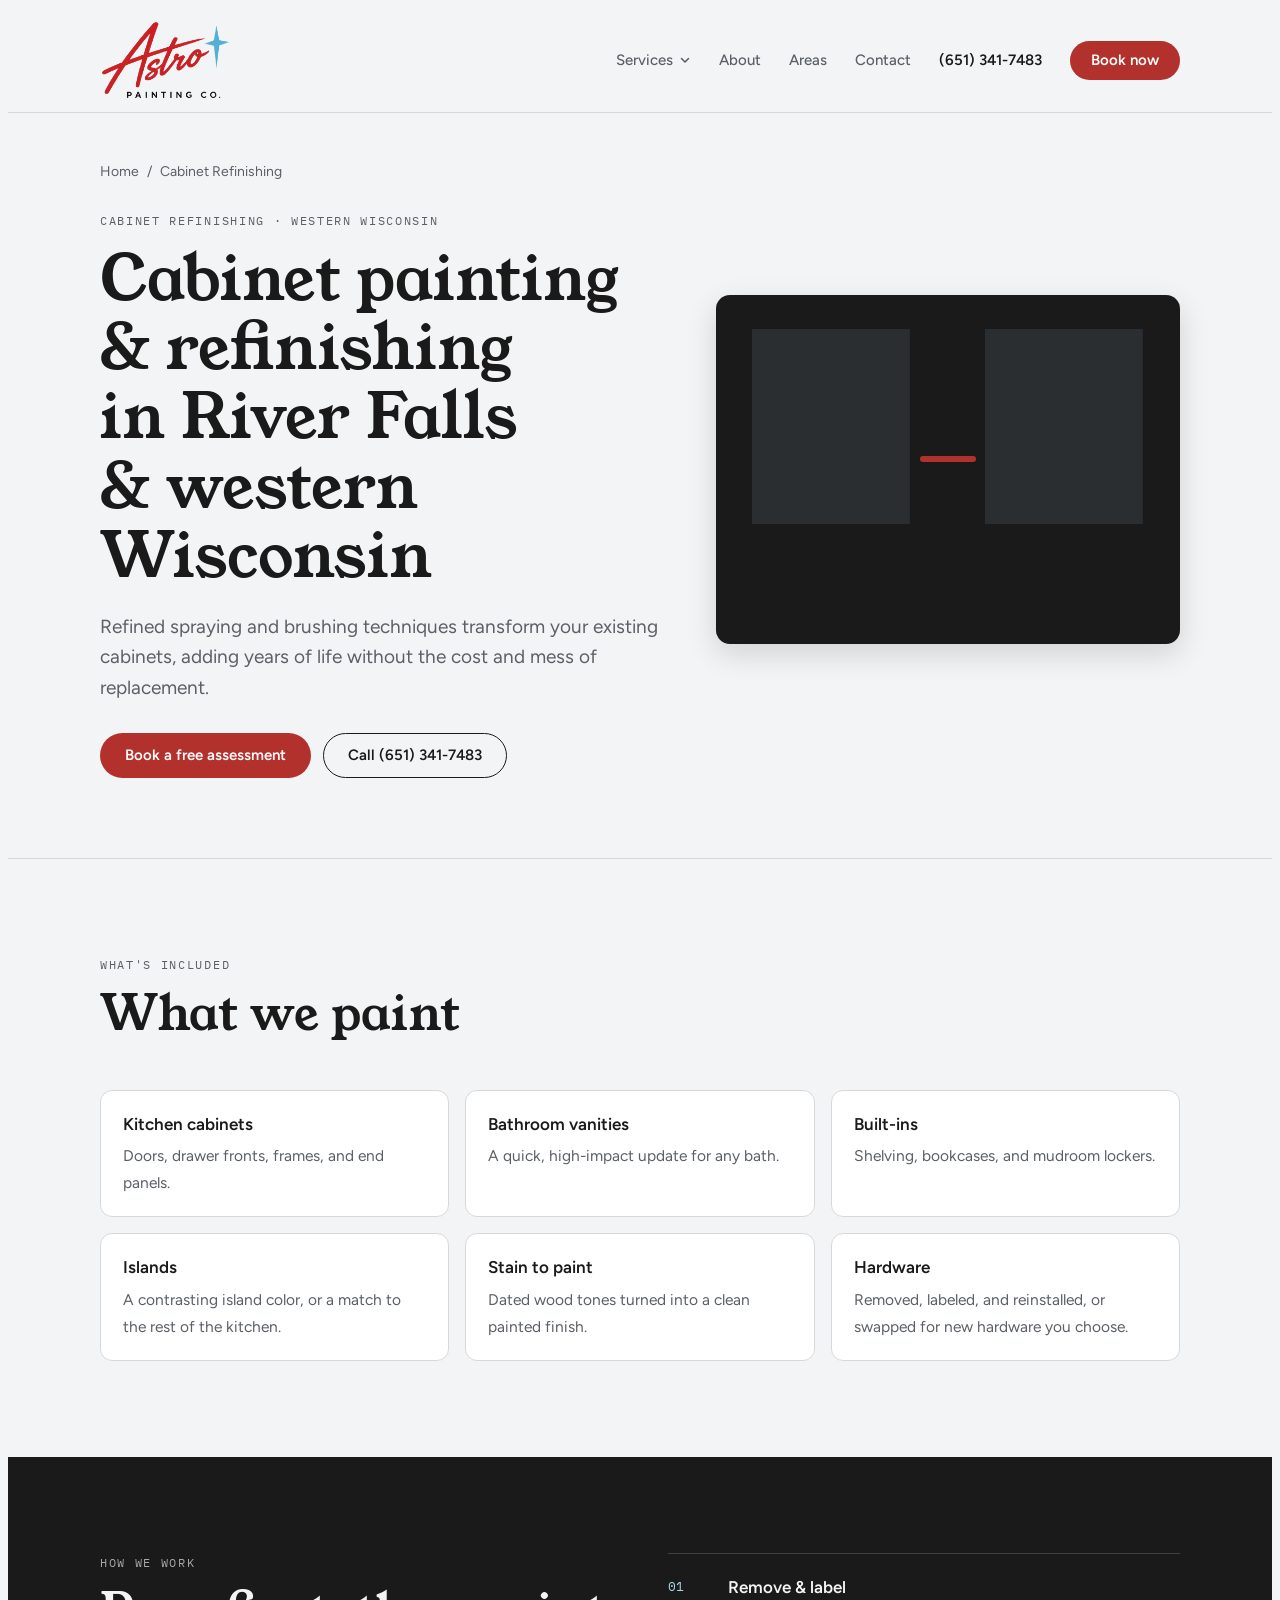
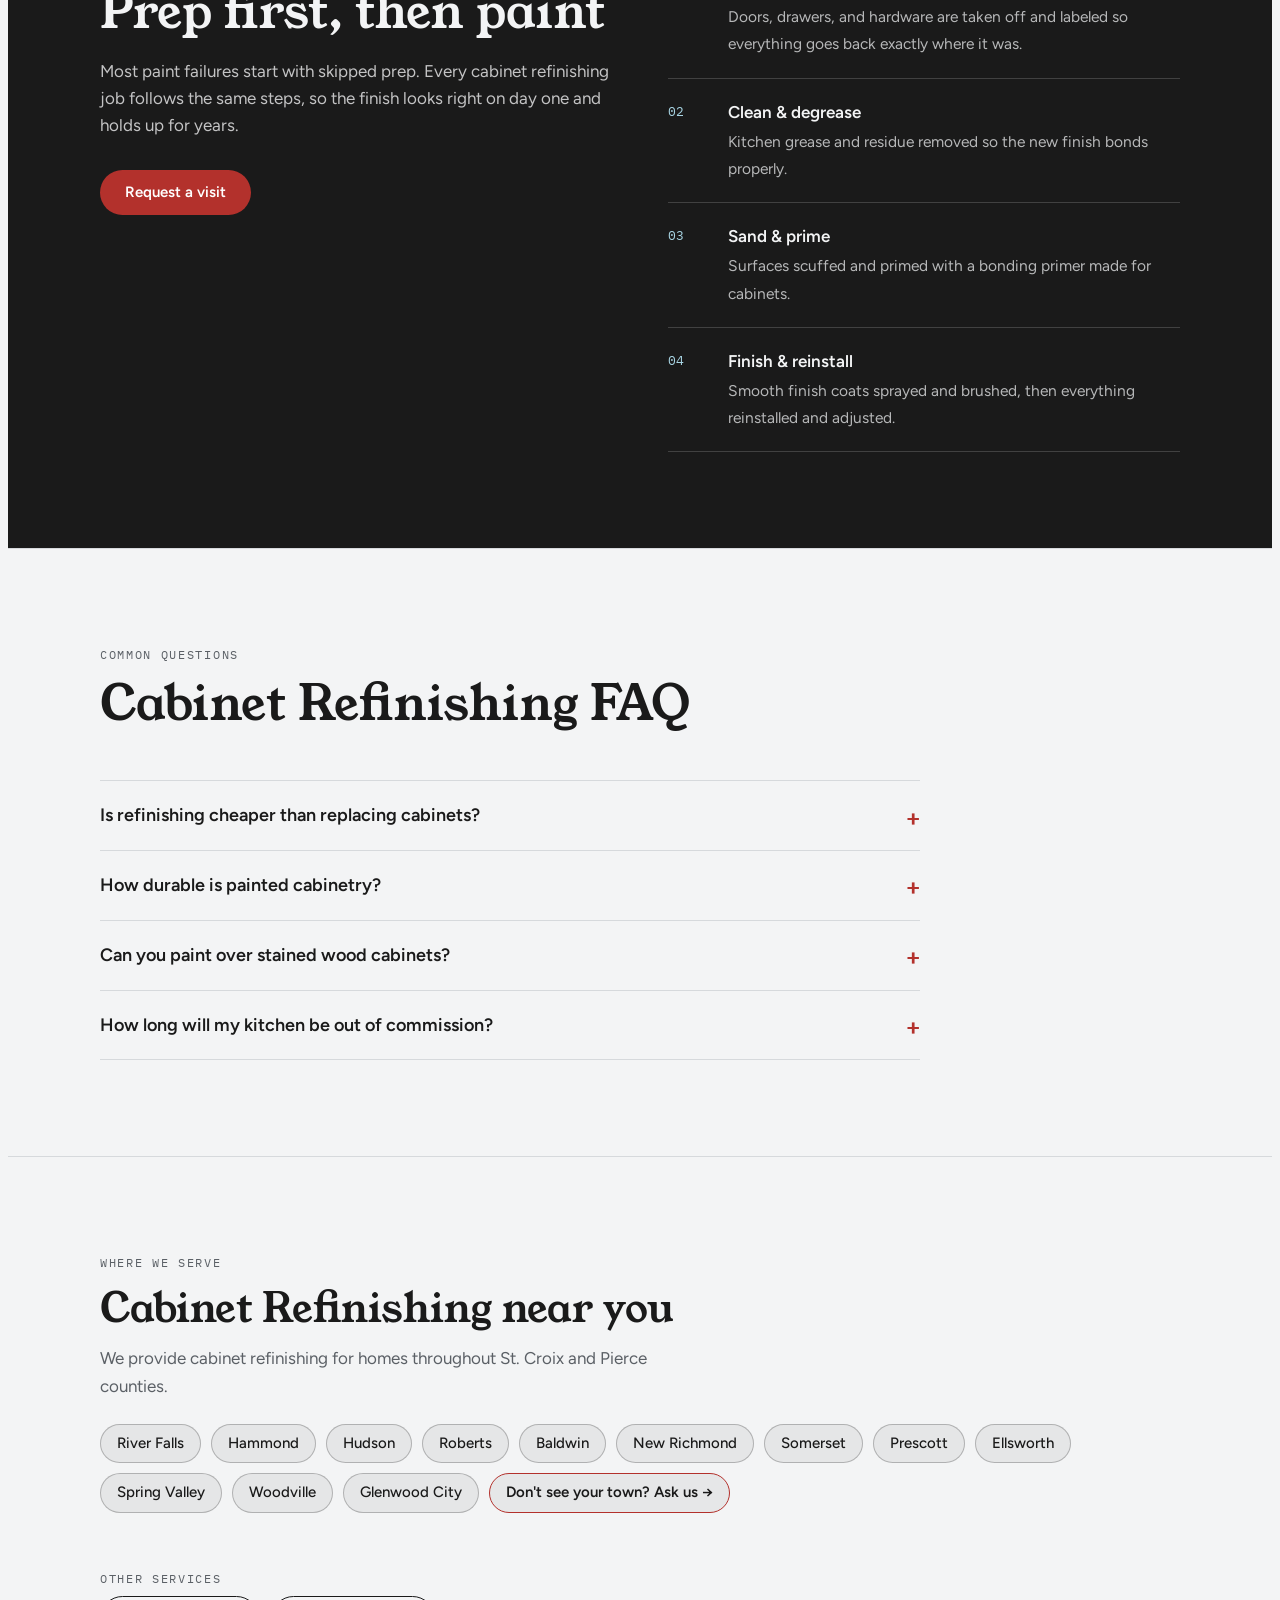
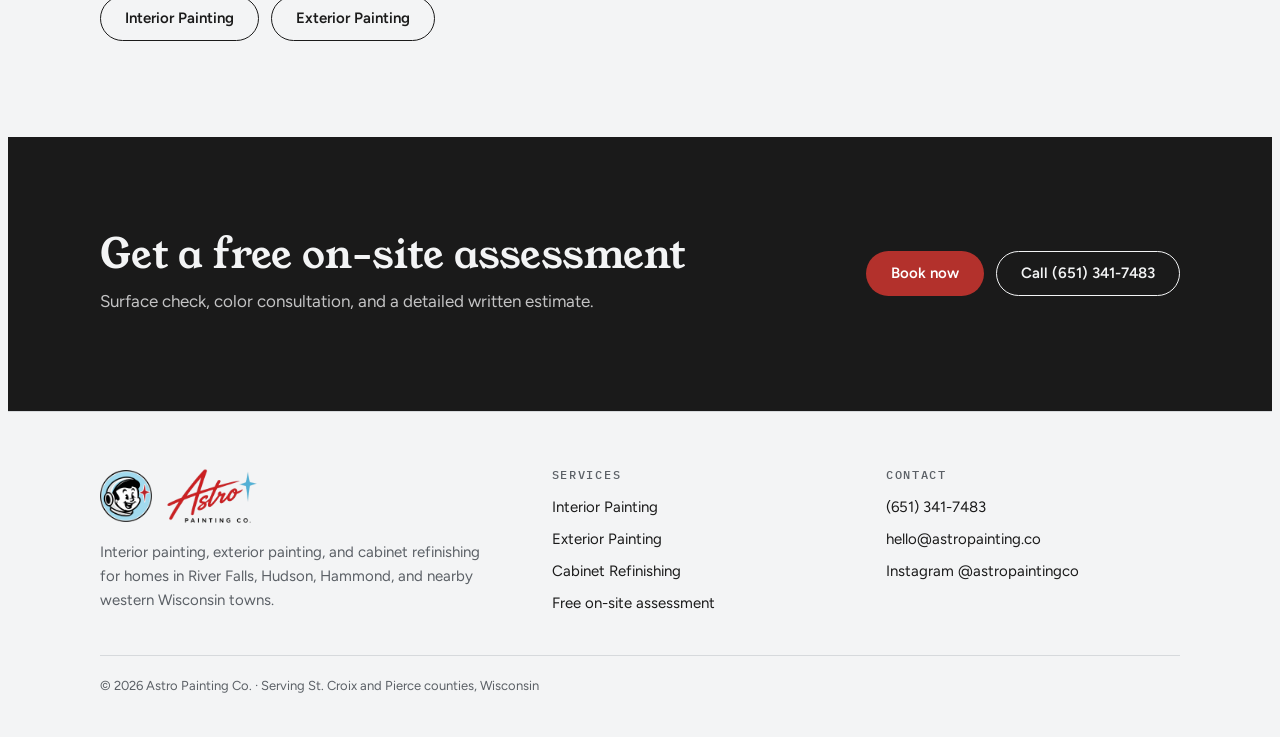
==== commit 41d60f99: "Add Services dropdown and mobile menu to the header - Services opens a click/tap dropdown with the t" ====
--- a/cabinet-refinishing/index.html
+++ b/cabinet-refinishing/index.html
@@ -23,6 +23,7 @@
 <link rel="preconnect" href="https://fonts.gstatic.com" crossorigin>
 <link rel="stylesheet" href="https://fonts.googleapis.com/css2?family=Young+Serif&family=Figtree:wght@400;500;600&family=IBM+Plex+Mono:wght@400;500&display=swap">
 <link rel="stylesheet" href="/css/site.css">
+<script src="/js/nav.js" defer></script>
 <script type="application/ld+json">
 [
   {
@@ -116,12 +117,24 @@
   <div class="wrap">
     <a class="logo" href="/"><picture><source srcset="/images/astro-logo-dark.png" media="(prefers-color-scheme: dark)"><img class="logo-img" src="/images/astro-logo.png" width="491" height="300" alt="Astro Painting Co. home"></picture></a>
     <nav aria-label="Main">
-      <a class="link" href="/#services">Services</a>
+      <div class="dd">
+        <button class="dd-btn" type="button" aria-expanded="false" aria-controls="svc-menu">Services <svg width="12" height="12" viewBox="0 0 12 12" aria-hidden="true"><path d="M2.5 4.5 6 8l3.5-3.5" fill="none" stroke="currentColor" stroke-width="1.6" stroke-linecap="round" stroke-linejoin="round"/></svg></button>
+        <ul class="dd-menu" id="svc-menu" hidden><li><a href="/interior-painting/">Interior Painting</a></li><li><a href="/exterior-painting/">Exterior Painting</a></li><li><a href="/cabinet-refinishing/" aria-current="page">Cabinet Refinishing</a></li><li class="dd-all"><a href="/#services">All services</a></li></ul>
+      </div>
       <a class="link" href="/#about">About</a>
       <a class="link" href="/#areas">Areas</a>
       <a class="link" href="/#contact">Contact</a>
       <a class="phone" href="tel:+16513417483">(651) 341-7483</a>
       <a class="btn btn-primary" href="/#book">Book now</a>
+      <button class="menu-btn" type="button" aria-expanded="false" aria-controls="mobile-menu" aria-label="Open menu"><svg class="i-open" width="20" height="20" viewBox="0 0 20 20" aria-hidden="true"><path d="M3 6h14M3 10h14M3 14h14" stroke="currentColor" stroke-width="1.8" stroke-linecap="round"/></svg><svg class="i-close" width="20" height="20" viewBox="0 0 20 20" aria-hidden="true"><path d="M5 5l10 10M15 5 5 15" stroke="currentColor" stroke-width="1.8" stroke-linecap="round"/></svg></button>
+    </nav>
+  </div>
+  <div class="mobile-menu" id="mobile-menu" hidden>
+    <nav class="wrap" aria-label="Mobile">
+      <div class="eyebrow">Services</div>
+      <ul><li><a href="/interior-painting/">Interior Painting</a></li><li><a href="/exterior-painting/">Exterior Painting</a></li><li><a href="/cabinet-refinishing/" aria-current="page">Cabinet Refinishing</a></li><li><a href="/#services">All services</a></li></ul>
+      <ul class="mm-main"><li><a href="/#about">About</a></li><li><a href="/#areas">Areas</a></li><li><a href="/#faq">FAQ</a></li><li><a href="/#contact">Contact</a></li></ul>
+      <div class="mm-actions"><a class="btn btn-ghost" href="tel:+16513417483">Call (651) 341-7483</a><a class="btn btn-primary" href="/#book">Book a free assessment</a></div>
     </nav>
   </div>
 </header>
--- a/css/site.css
+++ b/css/site.css
@@ -235,3 +235,36 @@
 .notfound h1 { font-size: clamp(40px, 6vw, 72px); margin-top: 14px; }
 .notfound p { color: var(--muted); margin-top: 18px; font-size: 19px; }
 .notfound .actions { display: flex; flex-wrap: wrap; gap: 12px; margin-top: 30px; }
+
+/* Services dropdown */
+.dd { position: relative; }
+.dd-btn { display: inline-flex; align-items: center; gap: 6px; background: none; border: 0; padding: 0; cursor: pointer; font: 500 15px/1.6 var(--body); color: var(--muted); }
+.dd-btn:hover, .dd-btn[aria-expanded="true"] { color: var(--ink); }
+.dd-btn svg { transition: transform .2s; }
+.dd-btn[aria-expanded="true"] svg { transform: rotate(180deg); }
+.dd-menu { position: absolute; top: calc(100% + 16px); left: -14px; z-index: 20; min-width: 250px; list-style: none; margin: 0; padding: 8px; background: var(--surface); border: 1px solid var(--line); border-radius: 12px; box-shadow: 0 14px 34px rgba(10,15,25,.16); }
+.dd-menu a { display: block; padding: 10px 12px; border-radius: 8px; text-decoration: none; font-weight: 500; font-size: 15px; color: var(--ink); }
+.dd-menu a:hover { background: color-mix(in srgb, var(--accent) 9%, transparent); }
+.dd-menu a[aria-current="page"] { color: var(--accent); }
+.dd-menu .dd-all { border-top: 1px solid var(--line); margin-top: 6px; padding-top: 6px; }
+.dd-menu .dd-all a { color: var(--muted); }
+
+/* Mobile menu */
+.menu-btn { display: none; }
+.menu-btn .i-close { display: none; }
+.menu-btn[aria-expanded="true"] .i-open { display: none; }
+.menu-btn[aria-expanded="true"] .i-close { display: block; }
+.mobile-menu { border-top: 1px solid var(--line); background: var(--paper); max-height: calc(100vh - 90px); overflow-y: auto; }
+.mobile-menu nav { display: block; padding-block: 20px 28px; }
+.mobile-menu ul { list-style: none; margin: 8px 0 0; padding: 0; }
+.mobile-menu ul a { display: block; padding: 13px 0; border-bottom: 1px solid var(--line); text-decoration: none; font-size: 18px; font-weight: 500; }
+.mobile-menu ul a[aria-current="page"] { color: var(--accent); }
+.mobile-menu .mm-main { margin-top: 20px; }
+.mm-actions { display: grid; gap: 10px; margin-top: 24px; }
+.mm-actions .btn { justify-content: center; }
+@media (max-width: 680px) {
+  .dd { display: none; }
+  .menu-btn { display: inline-flex; align-items: center; justify-content: center; width: 44px; height: 44px; border-radius: 999px; border: 1.5px solid var(--line); background: transparent; color: var(--ink); cursor: pointer; }
+  nav { gap: 10px; }
+}
+@media (min-width: 681px) { .mobile-menu { display: none !important; } }
